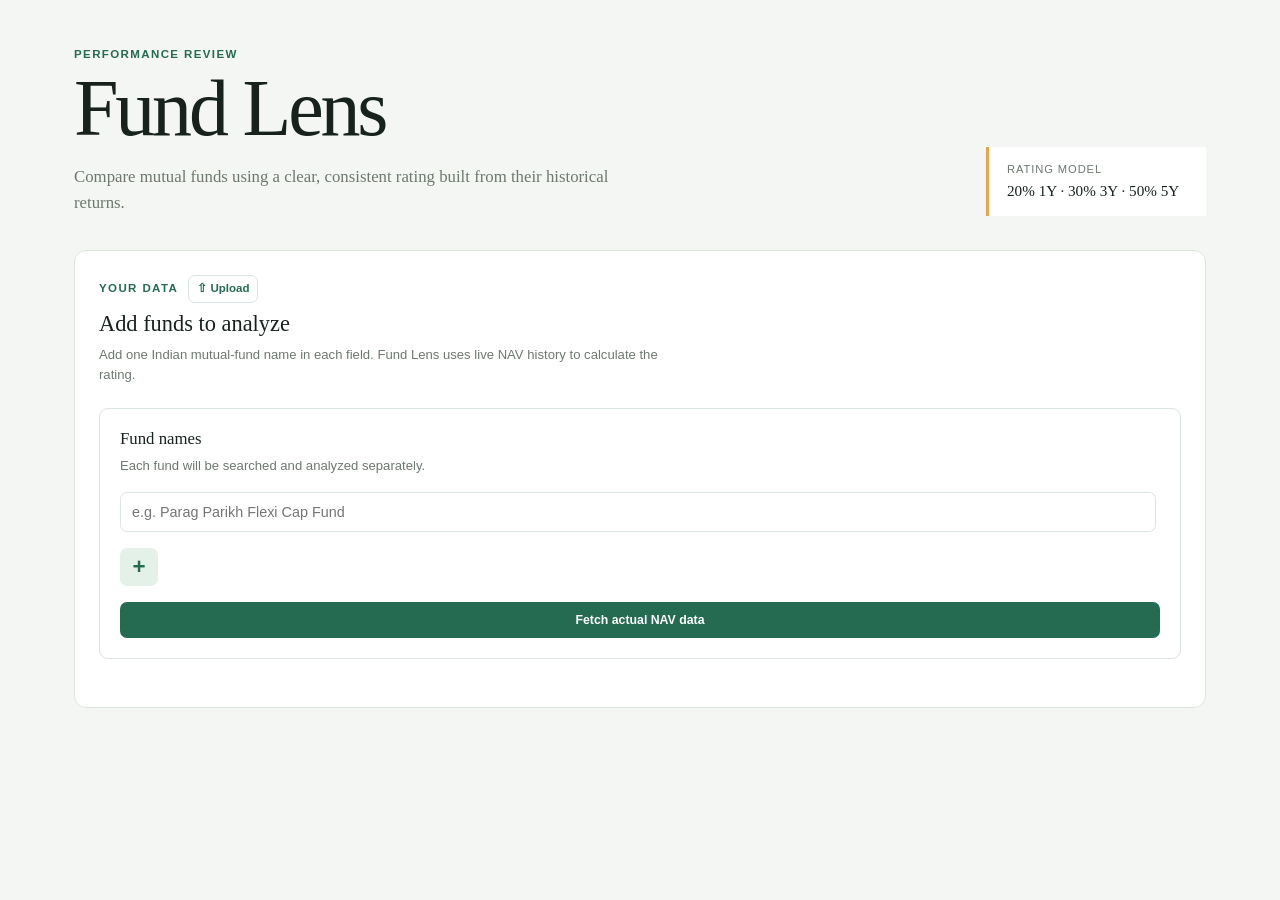
==== index.html @ 36ca288b "Initial Fund Lens site" ====
<!DOCTYPE html>
<html lang="en">
<head>
  <meta charset="UTF-8">
  <meta name="viewport" content="width=device-width, initial-scale=1.0">
  <title>Fund Lens | Performance Ratings</title>
  <link rel="stylesheet" href="style.css">
  <script src="https://cdn.sheetjs.com/xlsx-0.20.3/package/dist/xlsx.full.min.js"></script>
</head>
<body>
  <main class="page-shell">
    <header class="hero">
      <div>
        <p class="eyebrow">Performance review</p>
        <h1>Fund Lens</h1>
        <p class="hero-copy">Compare mutual funds using a clear, consistent rating built from their historical returns.</p>
      </div>
      <div class="formula" aria-label="Rating formula">
        <span>Rating model</span>
        <strong>20% 1Y · 30% 3Y · 50% 5Y</strong>
      </div>
    </header>

    <section id="input-screen" class="input-screen" aria-labelledby="data-heading">
      <div>
        <div class="data-heading-row">
          <p class="section-kicker">Your data</p>
          <label class="upload-button" for="fund-file" title="Upload a previously downloaded Excel file">&#8679; Upload</label>
          <input id="fund-file" type="file" accept=".xlsx,application/vnd.openxmlformats-officedocument.spreadsheetml.sheet">
        </div>
        <h2 id="data-heading">Add funds to analyze</h2>
        <p class="muted">Add one Indian mutual-fund name in each field. Fund Lens uses live NAV history to calculate the rating.</p>
      </div>
      <div class="input-options">
        <div class="input-option live-option">
          <div>
            <h3>Fund names</h3>
            <p class="muted">Each fund will be searched and analyzed separately.</p>
          </div>
          <div id="fund-name-fields" class="fund-name-fields">
            <label class="fund-name-field">
              <span class="sr-only">Fund name 1</span>
              <input class="fund-name-input" type="text" placeholder="e.g. Parag Parikh Flexi Cap Fund" autocomplete="off">
            </label>
          </div>
          <button id="add-fund-button" class="add-fund-button" type="button" aria-label="Add another fund name">+</button>
          <button id="fetch-funds-button" class="primary-button" type="button">Fetch actual NAV data</button>
        </div>
      </div>
      <p id="file-status" class="status" role="status"></p>
      <p id="error-message" class="error-message" role="alert" hidden></p>
    </section>

    <section id="results-screen" hidden>
      <button id="back-button" class="back-button" type="button">← Back to data input</button>
      <section class="summary-grid" aria-label="Portfolio summary">
      <div class="summary-card"><span>Funds reviewed</span><strong id="fund-count">0</strong></div>
      <div class="summary-card"><span>Top rated</span><strong id="top-rated">—</strong></div>
      <div class="summary-card"><span>Average 5Y return</span><strong id="average-return">—</strong></div>
      </section>

      <section class="results-section" aria-labelledby="results-heading">
      <div class="section-heading">
        <div>
          <p class="section-kicker">Relative view</p>
          <h2 id="results-heading">Performance ratings</h2>
        </div>
        <label class="search-control" for="fund-filter">
          <span>Filter funds</span>
          <input id="fund-filter" type="search" placeholder="Search by name or category">
        </label>
      </div>
      <div class="table-wrap">
        <table>
          <thead>
            <tr>
              <th scope="col">Fund</th>
              <th scope="col">Rating</th>
              <th scope="col">1Y return</th>
              <th scope="col">3Y return</th>
              <th scope="col">5Y return</th>
              <th scope="col">Weighted score</th>
            </tr>
          </thead>
          <tbody id="fund-table-body"></tbody>
        </table>
        <p id="empty-state" class="empty-state" hidden>No funds match this filter.</p>
      </div>
      </section>

      <button id="download-button" class="download-button" type="button">Download Excel</button>

      <footer class="disclaimer">
      Live results use scheme names and historical NAV data from MFAPI, which sources Indian mutual-fund data. Uploaded results use the data in your previously downloaded workbook. Past performance does not guarantee future results. This tool is for research, not financial advice.
      </footer>
    </section>
  </main>
  <button id="go-to-inputs-button" class="go-to-inputs-button" type="button" hidden>Go to inputs</button>
  <script src="script.js"></script>
</body>
</html>
---- style.css ----
:root {
  --ink: #17221c;
  --muted: #6d786f;
  --line: #dce4de;
  --surface: #ffffff;
  --canvas: #f3f6f2;
  --accent: #246b52;
  --accent-soft: #e4f1e9;
  --warm: #e8a34e;
  --danger: #b83b39;
  --radius: 12px;
}

* { box-sizing: border-box; }

body {
  margin: 0;
  min-width: 320px;
  background: var(--canvas);
  color: var(--ink);
  font-family: Georgia, "Times New Roman", serif;
}

.page-shell { max-width: 1180px; margin: 0 auto; padding: 48px 24px; }

.hero { display: flex; align-items: flex-end; justify-content: space-between; gap: 32px; margin-bottom: 34px; }
.eyebrow, .section-kicker { margin: 0 0 8px; color: var(--accent); font: 700 0.72rem/1.2 Arial, sans-serif; letter-spacing: 0.12em; text-transform: uppercase; }
h1 { margin: 0; font-size: clamp(2.8rem, 7vw, 5rem); line-height: 0.95; letter-spacing: -0.04em; font-weight: 500; }
h2 { margin: 0; font-size: 1.4rem; font-weight: 500; }
.hero-copy { max-width: 540px; margin: 18px 0 0; color: var(--muted); font-size: 1.05rem; line-height: 1.55; }
.formula { min-width: 220px; padding: 16px 18px; border-left: 3px solid var(--warm); background: var(--surface); }
.formula span, .formula strong { display: block; }
.formula span { margin-bottom: 7px; color: var(--muted); font: 0.7rem Arial, sans-serif; text-transform: uppercase; letter-spacing: 0.08em; }
.formula strong { font-size: 0.95rem; font-weight: 500; }

.input-screen, .results-section { background: var(--surface); border: 1px solid var(--line); border-radius: var(--radius); }
.input-screen { display: grid; gap: 24px; padding: 24px; }
.data-heading-row { display: flex; align-items: center; gap: 10px; }
.data-heading-row .section-kicker { margin-bottom: 8px; }
.muted, .status, .disclaimer { color: var(--muted); font: 0.82rem/1.5 Arial, sans-serif; }
.muted { max-width: 590px; margin: 8px 0 0; }
button { border: 0; border-radius: 7px; padding: 11px 15px; font: 700 0.77rem Arial, sans-serif; cursor: pointer; }
input[type="file"] { position: absolute; width: 1px; height: 1px; opacity: 0; }
.upload-button { display: inline-flex; align-items: center; gap: 5px; min-height: 28px; margin-bottom: 8px; padding: 5px 8px; border: 1px solid var(--line); border-radius: 7px; color: var(--accent); cursor: pointer; font: 700 0.72rem/1 Arial, sans-serif; }
.upload-button:hover, .upload-button:focus-visible { border-color: var(--accent); background: var(--accent-soft); }
.secondary-button { border: 1px solid var(--line); background: transparent; color: var(--ink); }
.secondary-button:hover, .secondary-button:focus-visible { border-color: var(--accent); color: var(--accent); }
.primary-button { background: var(--accent); color: white; }
.primary-button:hover, .primary-button:focus-visible { background: #19513d; }
.input-options { display: grid; gap: 16px; }
.input-option { display: flex; flex-direction: column; gap: 16px; padding: 20px; border: 1px solid var(--line); border-radius: 9px; }
.input-option h3 { margin: 0; font-size: 1.05rem; font-weight: 500; }
.input-option .muted { margin: 7px 0 0; }
.fund-name-fields { display: grid; gap: 10px; max-height: 260px; overflow-y: auto; scroll-behavior: smooth; padding-right: 4px; }
.fund-name-input { width: 100%; padding: 11px; border: 1px solid var(--line); border-radius: 7px; color: var(--ink); font: 0.9rem Arial, sans-serif; }
.fund-name-input:focus-visible { outline: 2px solid var(--accent); outline-offset: 2px; }
.add-fund-button { align-self: flex-start; width: 38px; height: 38px; padding: 0; background: var(--accent-soft); color: var(--accent); font-size: 1.4rem; line-height: 1; }
.add-fund-button:hover, .add-fund-button:focus-visible { background: var(--accent); color: white; }
.sr-only { position: absolute; width: 1px; height: 1px; padding: 0; margin: -1px; overflow: hidden; clip: rect(0, 0, 0, 0); white-space: nowrap; border: 0; }
.status { margin: 0; }
.error-message { margin: 0; color: var(--danger); font: 0.82rem/1.5 Arial, sans-serif; }
.back-button { margin: 0 0 16px; padding: 8px 0; background: transparent; color: var(--accent); }
.back-button:hover, .back-button:focus-visible { color: #19513d; }
.go-to-inputs-button { position: fixed; right: 24px; bottom: 24px; z-index: 10; box-shadow: 0 5px 18px rgba(23, 34, 28, 0.18); background: var(--accent); color: white; }
.go-to-inputs-button:hover, .go-to-inputs-button:focus-visible { background: #19513d; }

.summary-grid { display: grid; grid-template-columns: repeat(3, 1fr); gap: 14px; margin: 14px 0; }
.summary-card { padding: 18px 20px; border: 1px solid var(--line); border-radius: var(--radius); background: var(--surface); }
.summary-card span { display: block; color: var(--muted); font: 0.72rem Arial, sans-serif; text-transform: uppercase; letter-spacing: 0.08em; }
.summary-card strong { display: block; margin-top: 8px; font-size: 1.7rem; font-weight: 500; }

.results-section { padding: 24px 0 0; overflow: hidden; }
.download-button { margin-top: 16px; background: var(--accent); color: white; }
.download-button:hover, .download-button:focus-visible { background: #19513d; }
.section-heading { display: flex; align-items: flex-end; justify-content: space-between; gap: 18px; padding: 0 24px 20px; }
.search-control span { display: block; margin-bottom: 6px; color: var(--muted); font: 0.72rem Arial, sans-serif; text-transform: uppercase; letter-spacing: 0.08em; }
.search-control input { width: 240px; padding: 9px 11px; border: 1px solid var(--line); border-radius: 7px; color: var(--ink); font: 0.85rem Arial, sans-serif; }
.search-control input:focus-visible { outline: 2px solid var(--accent); outline-offset: 2px; }
.table-wrap { overflow-x: auto; border-top: 1px solid var(--line); }
table { width: 100%; min-width: 730px; border-collapse: collapse; font-family: Arial, sans-serif; }
th, td { padding: 16px 24px; border-bottom: 1px solid var(--line); text-align: left; white-space: nowrap; }
th { color: var(--muted); font-size: 0.7rem; letter-spacing: 0.07em; text-transform: uppercase; }
td { font-size: 0.86rem; }
tbody tr:last-child td { border-bottom: 0; }
.fund-name { font-family: Georgia, "Times New Roman", serif; font-size: 0.98rem; font-weight: 700; }
.category { display: block; margin-top: 4px; color: var(--muted); font-size: 0.72rem; }
.rating { color: var(--warm); font-size: 1.05rem; letter-spacing: 0.06em; }
.score { color: var(--accent); font-weight: 700; }
.empty-state { padding: 28px 24px; margin: 0; color: var(--muted); font: 0.85rem Arial, sans-serif; }
.disclaimer { max-width: 850px; margin: 18px 2px 0; }

@media (max-width: 700px) {
  .page-shell { padding: 30px 16px; }
  .go-to-inputs-button { right: 16px; bottom: 16px; }
  .hero, .section-heading { align-items: flex-start; flex-direction: column; }
  .formula { width: 100%; }
  .input-option .primary-button { width: 100%; text-align: center; }
  .summary-card { padding: 15px; }
  .summary-card strong { font-size: 1.35rem; }
  .search-control, .search-control input { width: 100%; }
}
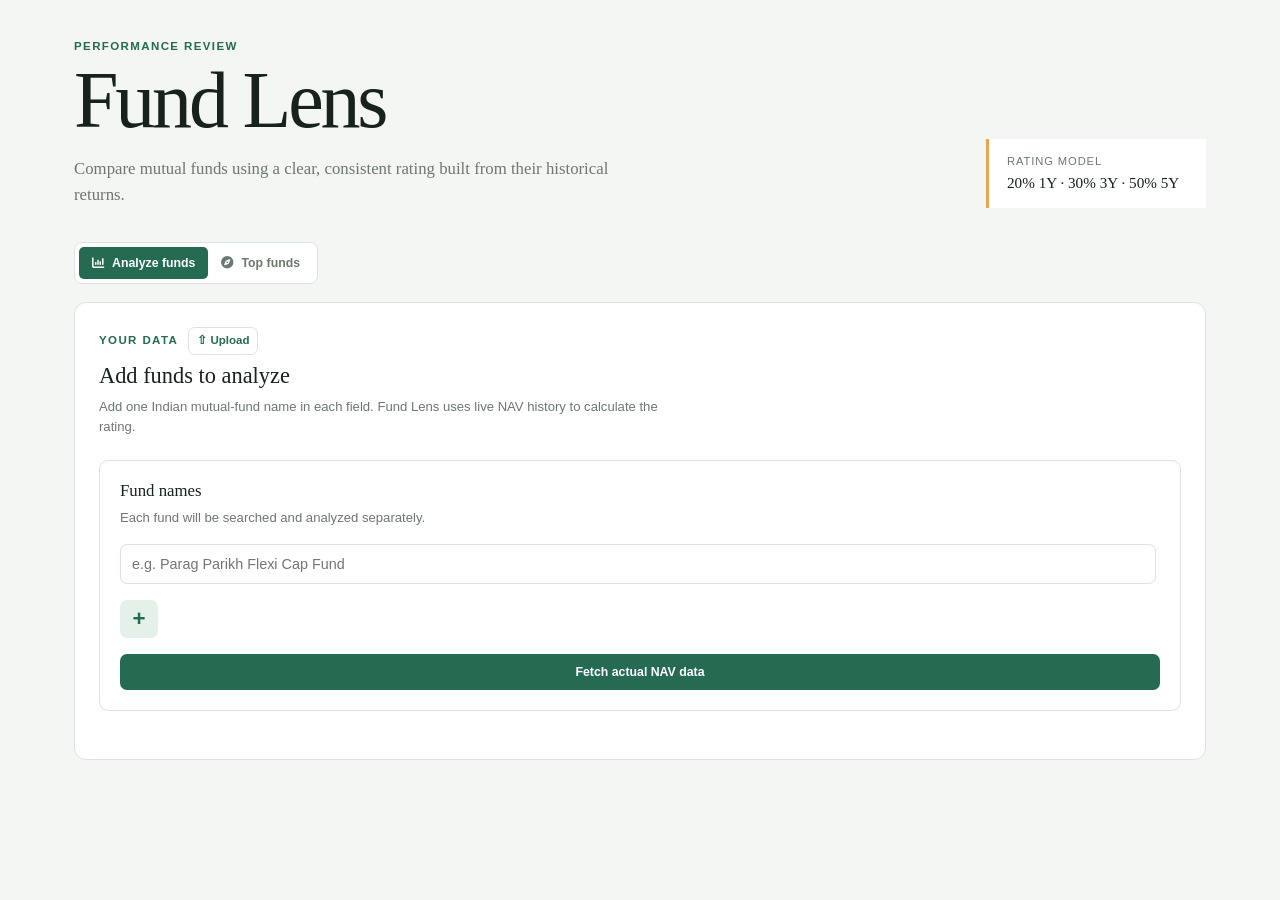
==== commit 5299397b: "Improve mobile fund discovery and charts" ====
--- a/index.html
+++ b/index.html
@@ -5,6 +5,7 @@
   <meta name="viewport" content="width=device-width, initial-scale=1.0">
   <title>Fund Lens | Performance Ratings</title>
   <link rel="stylesheet" href="style.css">
+  <link rel="stylesheet" href="https://cdnjs.cloudflare.com/ajax/libs/font-awesome/6.7.2/css/all.min.css" referrerpolicy="no-referrer">
   <script src="https://cdn.sheetjs.com/xlsx-0.20.3/package/dist/xlsx.full.min.js"></script>
 </head>
 <body>
@@ -20,6 +21,13 @@
         <strong>20% 1Y · 30% 3Y · 50% 5Y</strong>
       </div>
     </header>
+
+    <nav class="view-tabs" aria-label="Fund Lens views">
+      <button class="view-tab is-active" type="button" data-view="analyze-view"><i class="fa-solid fa-chart-column" aria-hidden="true"></i> Analyze funds</button>
+      <button class="view-tab" type="button" data-view="top-funds-view"><i class="fa-solid fa-compass" aria-hidden="true"></i> Top funds</button>
+    </nav>
+
+    <section id="analyze-view" class="app-view">
 
     <section id="input-screen" class="input-screen" aria-labelledby="data-heading">
       <div>
@@ -80,6 +88,7 @@
               <th scope="col">3Y return</th>
               <th scope="col">5Y return</th>
               <th scope="col">Weighted score</th>
+              <th scope="col"><span class="sr-only">Chart</span></th>
             </tr>
           </thead>
           <tbody id="fund-table-body"></tbody>
@@ -91,8 +100,22 @@
       <button id="download-button" class="download-button" type="button">Download Excel</button>
 
       <footer class="disclaimer">
-      Live results use scheme names and historical NAV data from MFAPI, which sources Indian mutual-fund data. Uploaded results use the data in your previously downloaded workbook. Past performance does not guarantee future results. This tool is for research, not financial advice.
+      Ratings and Top funds are algorithmic screens based on historical returns and public scheme information, not buy or sell recommendations. Verify fund objectives, risk, costs, and suitability independently before making any investment decision. Past performance does not guarantee future results.
       </footer>
+    </section>
+    </section>
+
+    <section id="top-funds-view" class="app-view" hidden aria-labelledby="top-funds-heading">
+      <header class="top-funds-header">
+        <div>
+          <p class="section-kicker">Curated market view</p>
+          <h2 id="top-funds-heading">Top funds by category</h2>
+          <p class="muted">A starting shortlist of established direct-growth schemes. Open a live chart, then compare the funds that fit your own horizon.</p>
+        </div>
+        <p class="method-note"><i class="fa-solid fa-circle-info" aria-hidden="true"></i> Screened for long-term track record, category fit, and availability of public NAV data. Not advice.</p>
+      </header>
+      <div id="category-filters" class="category-filters" role="tablist" aria-label="Fund categories"></div>
+      <div id="top-funds-grid" class="top-funds-grid"></div>
     </section>
   </main>
   <button id="go-to-inputs-button" class="go-to-inputs-button" type="button" hidden>Go to inputs</button>
--- a/style.css
+++ b/style.css
@@ -21,7 +21,7 @@
   font-family: Georgia, "Times New Roman", serif;
 }
 
-.page-shell { max-width: 1180px; margin: 0 auto; padding: 48px 24px; }
+.page-shell { max-width: 1180px; margin: 0 auto; padding: 40px 24px 56px; }
 
 .hero { display: flex; align-items: flex-end; justify-content: space-between; gap: 32px; margin-bottom: 34px; }
 .eyebrow, .section-kicker { margin: 0 0 8px; color: var(--accent); font: 700 0.72rem/1.2 Arial, sans-serif; letter-spacing: 0.12em; text-transform: uppercase; }
@@ -32,6 +32,11 @@
 .formula span, .formula strong { display: block; }
 .formula span { margin-bottom: 7px; color: var(--muted); font: 0.7rem Arial, sans-serif; text-transform: uppercase; letter-spacing: 0.08em; }
 .formula strong { font-size: 0.95rem; font-weight: 500; }
+.view-tabs { display: flex; width: fit-content; margin: 0 0 18px; padding: 4px; border: 1px solid var(--line); border-radius: 8px; background: var(--surface); }
+.view-tab { display: inline-flex; align-items: center; gap: 8px; padding: 9px 13px; border-radius: 5px; background: transparent; color: var(--muted); }
+.view-tab.is-active { background: var(--accent); color: #fff; }
+.view-tab:hover, .view-tab:focus-visible { color: var(--accent); }
+.view-tab.is-active:hover, .view-tab.is-active:focus-visible { color: #fff; background: #19513d; }
 
 .input-screen, .results-section { background: var(--surface); border: 1px solid var(--line); border-radius: var(--radius); }
 .input-screen { display: grid; gap: 24px; padding: 24px; }
@@ -86,17 +91,50 @@
 .category { display: block; margin-top: 4px; color: var(--muted); font-size: 0.72rem; }
 .rating { color: var(--warm); font-size: 1.05rem; letter-spacing: 0.06em; }
 .score { color: var(--accent); font-weight: 700; }
+.chart-button { display: inline-grid; width: 34px; height: 34px; place-items: center; border: 1px solid var(--line); border-radius: 6px; color: var(--accent); text-decoration: none; }
+.chart-button:hover, .chart-button:focus-visible { border-color: var(--accent); background: var(--accent-soft); }
 .empty-state { padding: 28px 24px; margin: 0; color: var(--muted); font: 0.85rem Arial, sans-serif; }
 .disclaimer { max-width: 850px; margin: 18px 2px 0; }
+.top-funds-header { display: flex; justify-content: space-between; align-items: flex-end; gap: 28px; margin: 4px 0 22px; }
+.top-funds-header h2 { font-size: clamp(1.8rem, 4vw, 2.6rem); }
+.method-note { max-width: 290px; margin: 0; padding: 13px 15px; border-left: 3px solid var(--warm); background: var(--surface); color: var(--muted); font: 0.78rem/1.5 Arial, sans-serif; }
+.method-note i { color: var(--accent); margin-right: 4px; }
+.category-filters { display: flex; gap: 8px; overflow-x: auto; margin: 0 -2px 18px; padding: 2px 2px 7px; scrollbar-width: thin; }
+.category-filter { flex: 0 0 auto; padding: 8px 12px; border: 1px solid var(--line); border-radius: 999px; background: var(--surface); color: var(--muted); }
+.category-filter.is-selected, .category-filter:hover, .category-filter:focus-visible { border-color: var(--accent); background: var(--accent-soft); color: var(--accent); }
+.top-funds-grid { display: grid; grid-template-columns: repeat(3, minmax(0, 1fr)); gap: 14px; }
+.top-fund-card { display: flex; flex-direction: column; min-height: 220px; padding: 18px; border: 1px solid var(--line); border-radius: 8px; background: var(--surface); }
+.top-fund-card-head { display: flex; align-items: center; justify-content: space-between; gap: 8px; }
+.fund-category-pill { color: var(--accent); font: 700 0.68rem Arial, sans-serif; letter-spacing: 0.07em; text-transform: uppercase; }
+.horizon { flex: 0 0 auto; color: var(--muted); font: 0.7rem Arial, sans-serif; }
+.top-fund-card h3 { margin: 18px 0 8px; font-size: 1.05rem; line-height: 1.25; font-weight: 500; }
+.top-fund-card p { margin: 0; color: var(--muted); font: 0.82rem/1.5 Arial, sans-serif; }
+.open-chart-link { display: inline-flex; align-items: center; gap: 7px; margin-top: auto; padding-top: 18px; color: var(--accent); font: 700 0.76rem Arial, sans-serif; text-decoration: none; }
+.open-chart-link:hover, .open-chart-link:focus-visible { color: #19513d; text-decoration: underline; }
 
 @media (max-width: 700px) {
-  .page-shell { padding: 30px 16px; }
+  .page-shell { padding: 24px 14px 76px; }
   .go-to-inputs-button { right: 16px; bottom: 16px; }
-  .hero, .section-heading { align-items: flex-start; flex-direction: column; }
+  .hero { gap: 20px; margin-bottom: 24px; }
+  h1 { font-size: 3.2rem; }
+  .hero, .section-heading, .top-funds-header { align-items: flex-start; flex-direction: column; }
   .formula { width: 100%; }
+  .view-tabs { width: 100%; }
+  .view-tab { flex: 1; justify-content: center; padding: 10px 7px; font-size: 0.71rem; }
+  .input-screen { padding: 18px; }
+  .data-heading-row { justify-content: space-between; }
+  .input-option { padding: 16px; }
   .input-option .primary-button { width: 100%; text-align: center; }
-  .summary-card { padding: 15px; }
+  .summary-grid { gap: 8px; }
+  .summary-card { min-width: 0; padding: 13px 10px; }
+  .summary-card span { font-size: 0.62rem; }
   .summary-card strong { font-size: 1.35rem; }
   .search-control, .search-control input { width: 100%; }
+  .results-section { padding-top: 18px; }
+  .section-heading { gap: 14px; padding: 0 18px 16px; }
+  th, td { padding: 14px 16px; }
+  .top-funds-grid { grid-template-columns: 1fr; }
+  .top-fund-card { min-height: 190px; }
+  .method-note { max-width: none; width: 100%; }
 }
 
